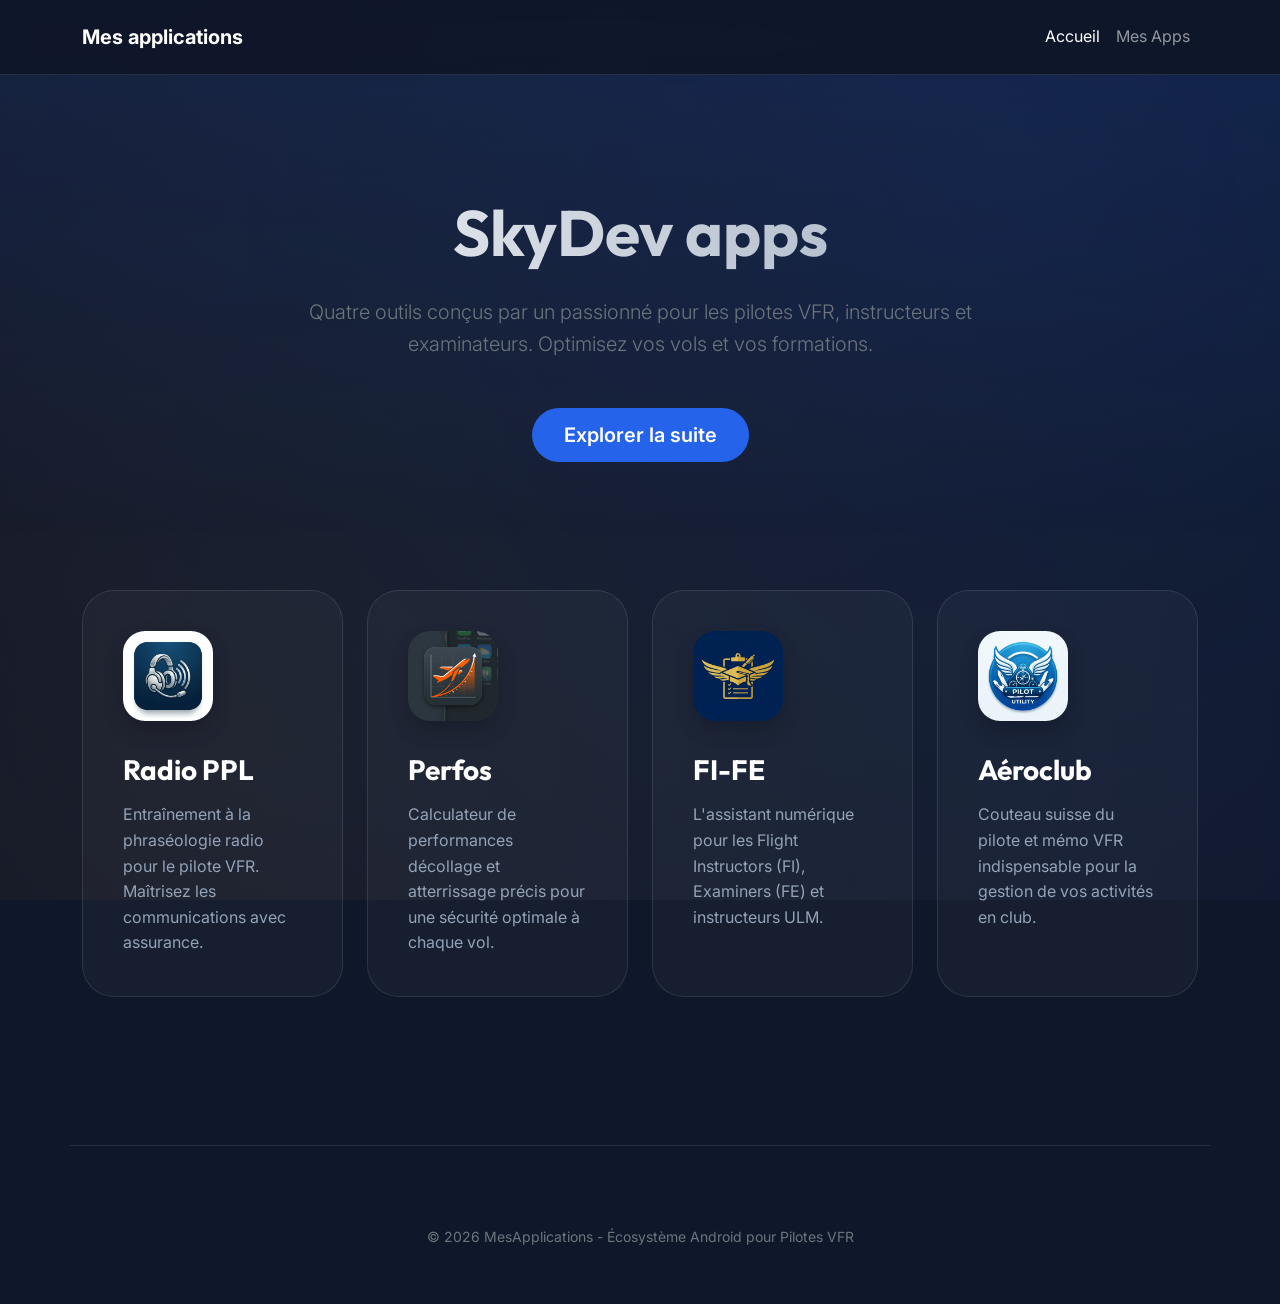
==== index.html @ 2317adc3 "maj titre" ====
<!DOCTYPE html>
<html lang="fr">

<head>
  <meta charset="UTF-8">
  <meta name="viewport" content="width=device-width, initial-scale=1.0">
  <title>Mes Applications Android - Aviation & Pilotage</title>
  <!-- Bootstrap 5 -->
  <link href="https://cdn.jsdelivr.net/npm/bootstrap@5.3.0/dist/css/bootstrap.min.css" rel="stylesheet">
  <!-- Fonts -->
  <link rel="preconnect" href="https://fonts.googleapis.com">
  <link rel="preconnect" href="https://fonts.gstatic.com" crossorigin>
  <link href="https://fonts.googleapis.com/css2?family=Inter:wght@400;500;600&family=Outfit:wght@700;800&display=swap"
    rel="stylesheet">
  <!-- Custom CSS -->
  <link rel="stylesheet" href="assets/css/style.css">
  <meta name="description"
    content="Découvrez mes applications Android dédiées aux pilotes VFR, instructeurs et passionnés d'aéronautique.">
</head>

<body>
  <div class="bg-decor"></div>

  <!-- Navbar -->
  <nav class="navbar navbar-expand-lg navbar-dark navbar-custom sticky-top">
    <div class="container">
      <a class="navbar-brand fw-bold" href="#">Mes applications</a>
      <button class="navbar-toggler" type="button" data-bs-toggle="collapse" data-bs-target="#navbarNav">
        <span class="navbar-toggler-icon"></span>
      </button>
      <div class="collapse navbar-collapse" id="navbarNav">
        <ul class="navbar-nav ms-auto">
          <li class="nav-item"><a class="nav-link active" href="#">Accueil</a></li>
          <li class="nav-item"><a class="nav-link" href="#applications">Mes Apps</a></li>
        </ul>
      </div>
    </div>
  </nav>

  <!-- Hero Section -->
  <header class="hero-gradient text-center">
    <div class="container">
      <h1 class="hero-title animate-up">SkyDev apps</h1>
      <p class="lead text-secondary mb-5 mx-auto animate-up delay-100" style="max-width: 700px;">
        Quatre outils conçus par un passionné pour les pilotes VFR, instructeurs et examinateurs.
        Optimisez vos vols et vos formations.
      </p>
      <div class="animate-up delay-200">
        <a href="#applications" class="btn btn-primary-custom btn-pill btn-lg">Explorer la suite</a>
      </div>
    </div>
  </header>

  <!-- Applications Section -->
  <section id="applications" class="py-5">
    <div class="container">
      <div class="row g-4 justify-content-center">
        <!-- Radio PPL -->
        <div class="col-md-6 col-lg-5 col-xl-3 animate-up delay-100">
          <a href="pages/radio-ppl.html" class="app-card">
            <div class="app-icon-wrapper">
              <img src="assets/img/radio_ppl.png" alt="Radio PPL" class="app-icon">
            </div>
            <h3>Radio PPL</h3>
            <p>Entraînement à la phraséologie radio pour le pilote VFR. Maîtrisez les communications avec assurance.</p>
          </a>
        </div>

        <!-- Perfos -->
        <div class="col-md-6 col-lg-5 col-xl-3 animate-up delay-200">
          <a href="pages/perfos.html" class="app-card">
            <div class="app-icon-wrapper">
              <img src="assets/img/perfos.png" alt="Perfos" class="app-icon">
            </div>
            <h3>Perfos</h3>
            <p>Calculateur de performances décollage et atterrissage précis pour une sécurité optimale à chaque vol.</p>
          </a>
        </div>

        <!-- FI-FE -->
        <div class="col-md-6 col-lg-5 col-xl-3 animate-up delay-300">
          <a href="pages/fi-fe.html" class="app-card">
            <div class="app-icon-wrapper">
              <img src="assets/img/fi_fe.png" alt="FI-FE" class="app-icon">
            </div>
            <h3>FI-FE</h3>
            <p>L'assistant numérique pour les Flight Instructors (FI), Examiners (FE) et instructeurs ULM.</p>
          </a>
        </div>

        <!-- Aéroclub -->
        <div class="col-md-6 col-lg-5 col-xl-3 animate-up delay-400">
          <a href="pages/aeroclub.html" class="app-card">
            <div class="app-icon-wrapper">
              <img src="assets/img/aeroclub.png" alt="Aéroclub" class="app-icon">
            </div>
            <h3>Aéroclub</h3>
            <p>Couteau suisse du pilote et mémo VFR indispensable pour la gestion de vos activités en club.</p>
          </a>
        </div>
      </div>
    </div>
  </section>

  <!-- Footer -->
  <footer class="footer container">
    <p class="text-secondary small">&copy; 2026 MesApplications - Écosystème Android pour Pilotes VFR</p>
  </footer>

  <!-- Bootstrap JS -->
  <script src="https://cdn.jsdelivr.net/npm/bootstrap@5.3.0/dist/js/bootstrap.bundle.min.js"></script>
</body>

</html>
---- assets/css/style.css ----
/* Modern Design System for MesApplications */
:root {
  --primary: #2563eb;
  --secondary: #64748b;
  --accent: #f59e0b;
  /* Amber/Orange for aviation alerts */
  --dark: #0f172a;
  --light: #f8fafc;
  --glass-bg: rgba(255, 255, 255, 0.03);
  --glass-border: rgba(255, 255, 255, 0.1);
  --font-heading: 'Outfit', sans-serif;
  --font-body: 'Inter', sans-serif;
}

body {
  background-color: var(--dark);
  color: var(--light);
  font-family: var(--font-body);
  line-height: 1.6;
  overflow-x: hidden;
}

h1,
h2,
h3,
h4 {
  font-family: var(--font-heading);
  font-weight: 700;
}

/* Background Decoration */
.bg-decor {
  position: fixed;
  top: 0;
  left: 0;
  width: 100%;
  height: 100%;
  z-index: -1;
  background: radial-gradient(circle at 80% 20%, rgba(37, 99, 235, 0.1), transparent),
    radial-gradient(circle at 20% 80%, rgba(245, 158, 11, 0.05), transparent);
}

/* Header & Hero */
.hero-gradient {
  padding: 120px 0 80px;
  background: linear-gradient(180deg, rgba(37, 99, 235, 0.1) 0%, transparent 100%);
}

.hero-title {
  font-size: 4rem;
  background: linear-gradient(to right, #fff, #94a3b8);
  -webkit-background-clip: text;
  -webkit-text-fill-color: transparent;
  margin-bottom: 1.5rem;
}

/* Card Styling */
.app-card {
  background: var(--glass-bg);
  backdrop-filter: blur(12px);
  border: 1px solid var(--glass-border);
  border-radius: 32px;
  padding: 2.5rem;
  transition: all 0.4s cubic-bezier(0.175, 0.885, 0.32, 1.275);
  height: 100%;
  text-decoration: none;
  display: block;
  position: relative;
  overflow: hidden;
}

.app-card::before {
  content: '';
  position: absolute;
  top: 0;
  left: 0;
  width: 100%;
  height: 100%;
  background: linear-gradient(45deg, transparent, rgba(255, 255, 255, 0.05), transparent);
  transform: translateX(-100%);
  transition: transform 0.6s;
}

.app-card:hover::before {
  transform: translateX(100%);
}

.app-card:hover {
  transform: translateY(-12px);
  border-color: var(--primary);
  box-shadow: 0 20px 40px rgba(0, 0, 0, 0.4), 0 0 20px rgba(37, 99, 235, 0.2);
}

.app-icon-wrapper {
  width: 90px;
  height: 90px;
  margin-bottom: 2rem;
  position: relative;
}

.app-icon {
  width: 100%;
  height: 100%;
  border-radius: 22px;
  object-fit: cover;
  box-shadow: 0 10px 20px rgba(0, 0, 0, 0.2);
}

.app-card h3 {
  color: #fff;
  margin-bottom: 1rem;
  font-size: 1.75rem;
}

.app-card p {
  color: #94a3b8;
  font-size: 1rem;
  margin-bottom: 0;
}

/* Buttons */
.btn-pill {
  border-radius: 50px;
  padding: 12px 32px;
  font-weight: 600;
  transition: all 0.3s;
}

.btn-primary-custom {
  background: var(--primary);
  border: none;
  color: white;
}

.btn-primary-custom:hover {
  background: #1d4ed8;
  transform: scale(1.05);
  box-shadow: 0 10px 20px rgba(37, 99, 235, 0.3);
}

/* Navbar */
.navbar-custom {
  background: rgba(15, 23, 42, 0.9);
  backdrop-filter: blur(10px);
  border-bottom: 1px solid var(--glass-border);
  padding: 1rem 0;
}

/* Footer */
.footer {
  padding: 80px 0 40px;
  border-top: 1px solid var(--glass-border);
  margin-top: 100px;
  text-align: center;
}

/* Animations */
@keyframes fadeInUp {
  from {
    opacity: 0;
    transform: translateY(30px);
  }

  to {
    opacity: 1;
    transform: translateY(0);
  }
}

.animate-up {
  animation: fadeInUp 0.8s ease-out forwards;
}

.delay-100 {
  animation-delay: 0.1s;
}

.delay-200 {
  animation-delay: 0.2s;
}

.delay-300 {
  animation-delay: 0.3s;
}

.delay-400 {
  animation-delay: 0.4s;
}
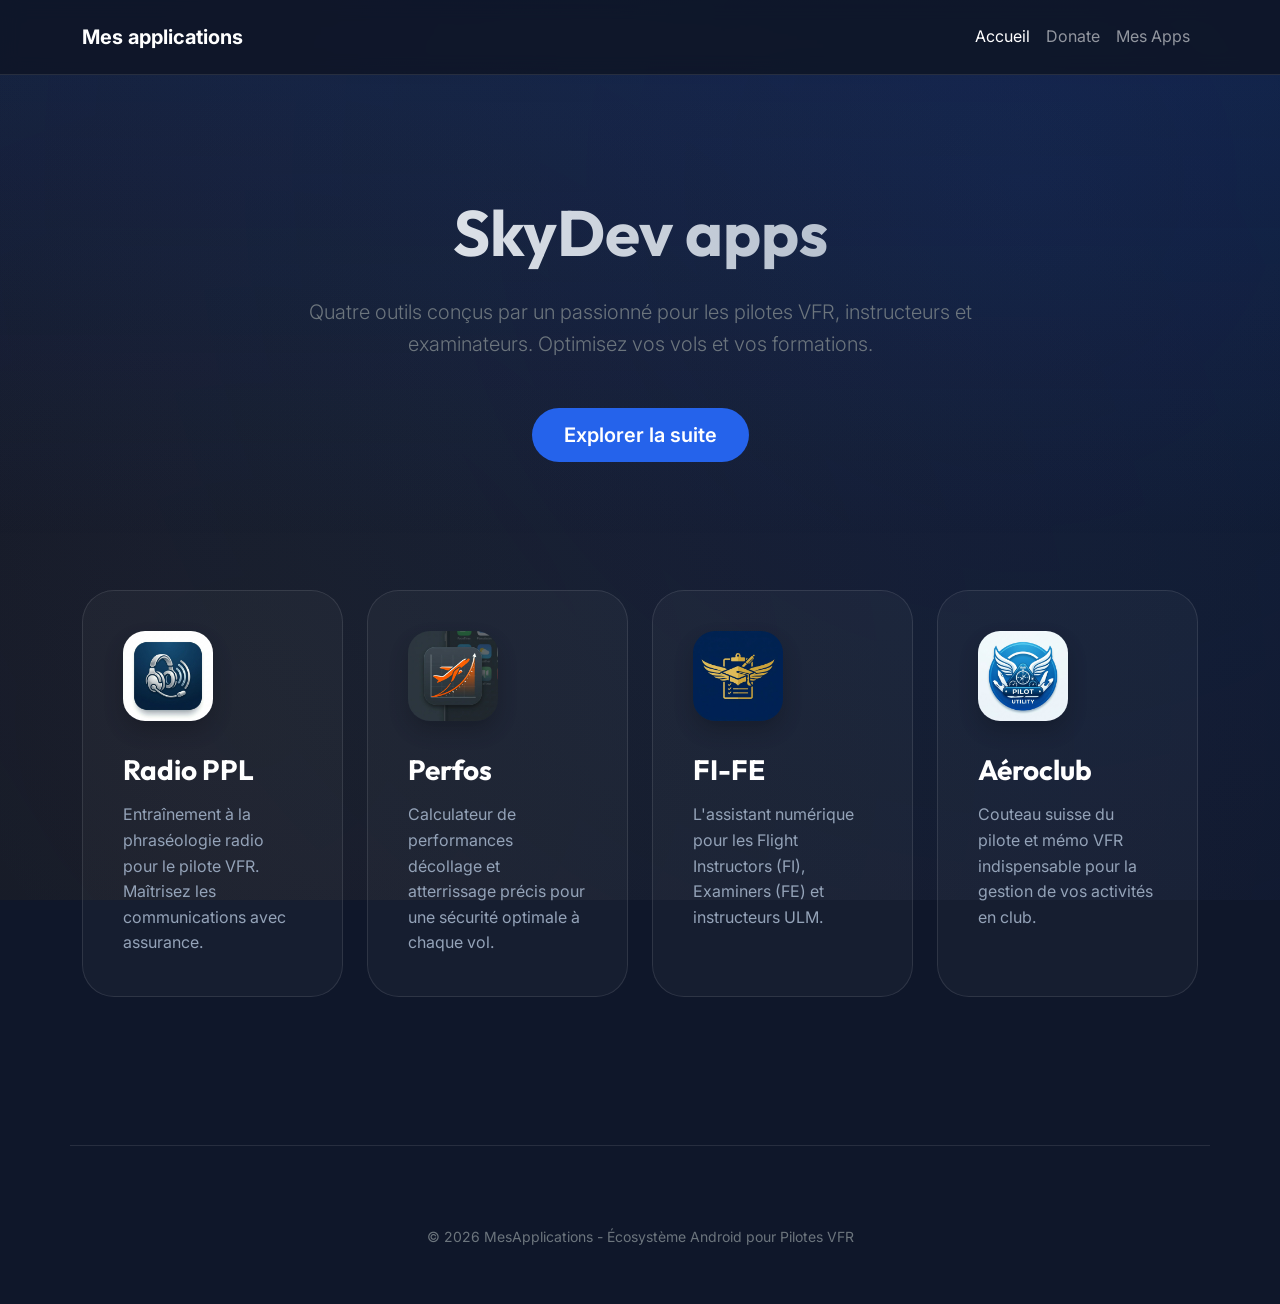
==== commit dc30db65: "maj donate" ====
--- a/index.html
+++ b/index.html
@@ -31,6 +31,7 @@
       <div class="collapse navbar-collapse" id="navbarNav">
         <ul class="navbar-nav ms-auto">
           <li class="nav-item"><a class="nav-link active" href="#">Accueil</a></li>
+          <li class="nav-item"><a class="nav-link" href="https://ko-fi.com/skydev_13" target="_blank">Donate</a></li>
           <li class="nav-item"><a class="nav-link" href="#applications">Mes Apps</a></li>
         </ul>
       </div>
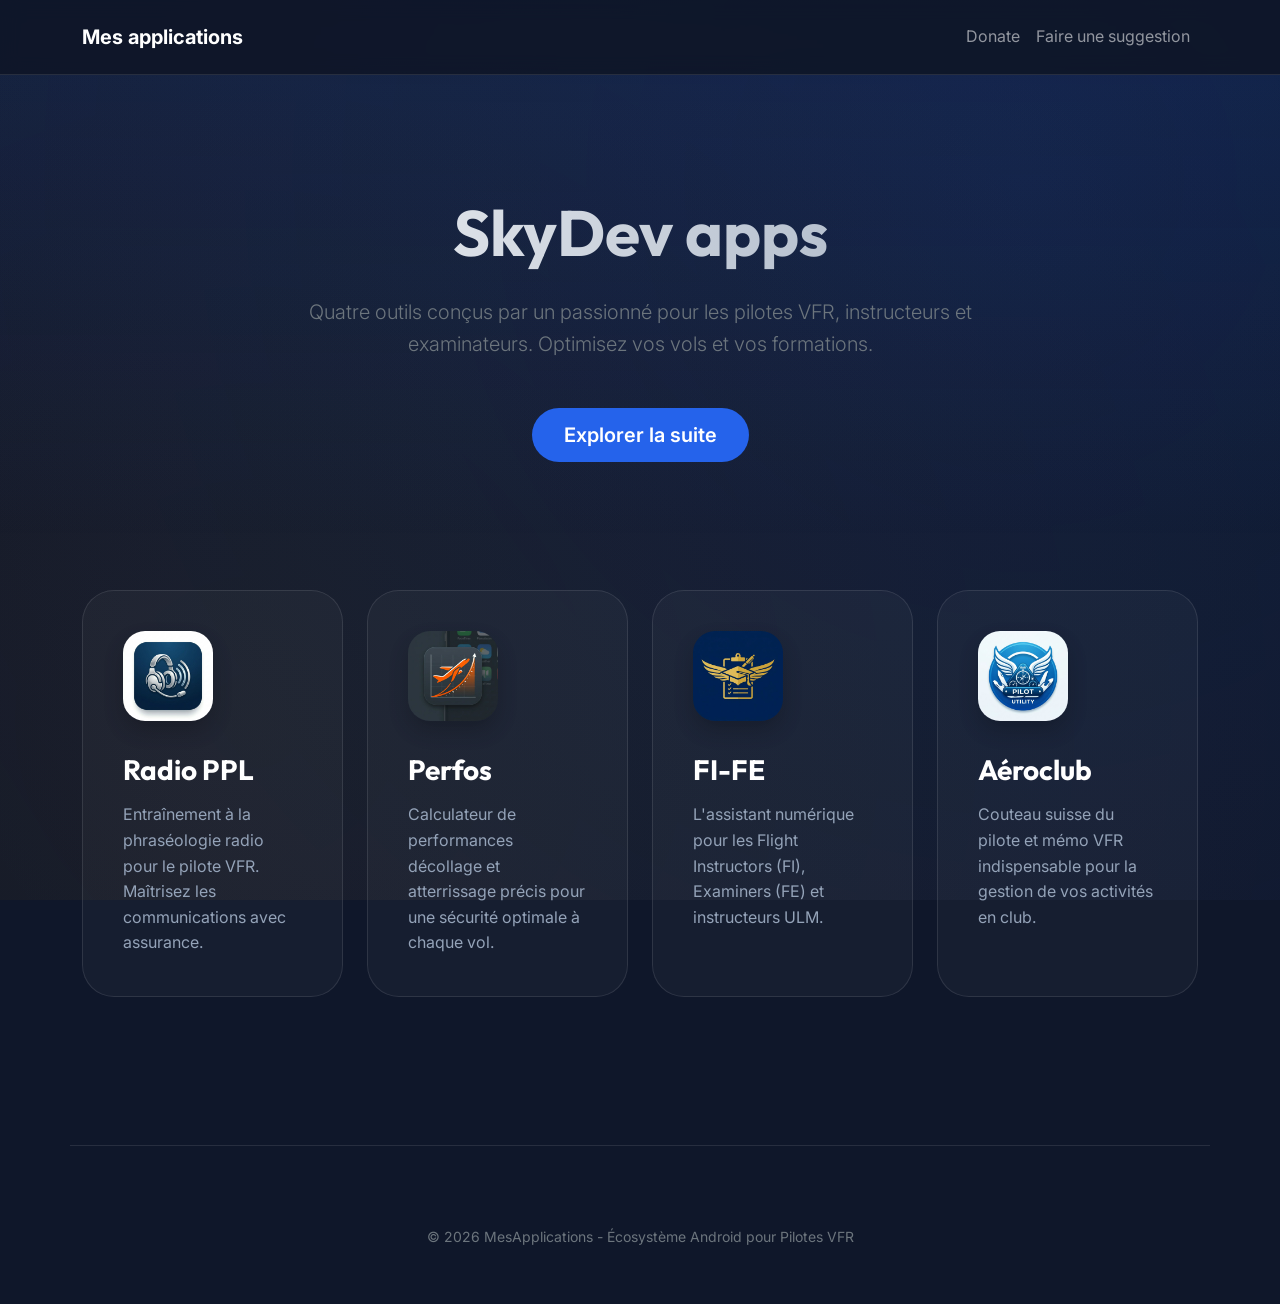
==== commit 5a03adc9: "ajout suggestion" ====
--- a/index.html
+++ b/index.html
@@ -30,9 +30,8 @@
       </button>
       <div class="collapse navbar-collapse" id="navbarNav">
         <ul class="navbar-nav ms-auto">
-          <li class="nav-item"><a class="nav-link active" href="#">Accueil</a></li>
           <li class="nav-item"><a class="nav-link" href="https://ko-fi.com/skydev_13" target="_blank">Donate</a></li>
-          <li class="nav-item"><a class="nav-link" href="#applications">Mes Apps</a></li>
+          <li class="nav-item"><a class="nav-link" href="pages/suggestions.html">Faire une suggestion</a></li>
         </ul>
       </div>
     </div>
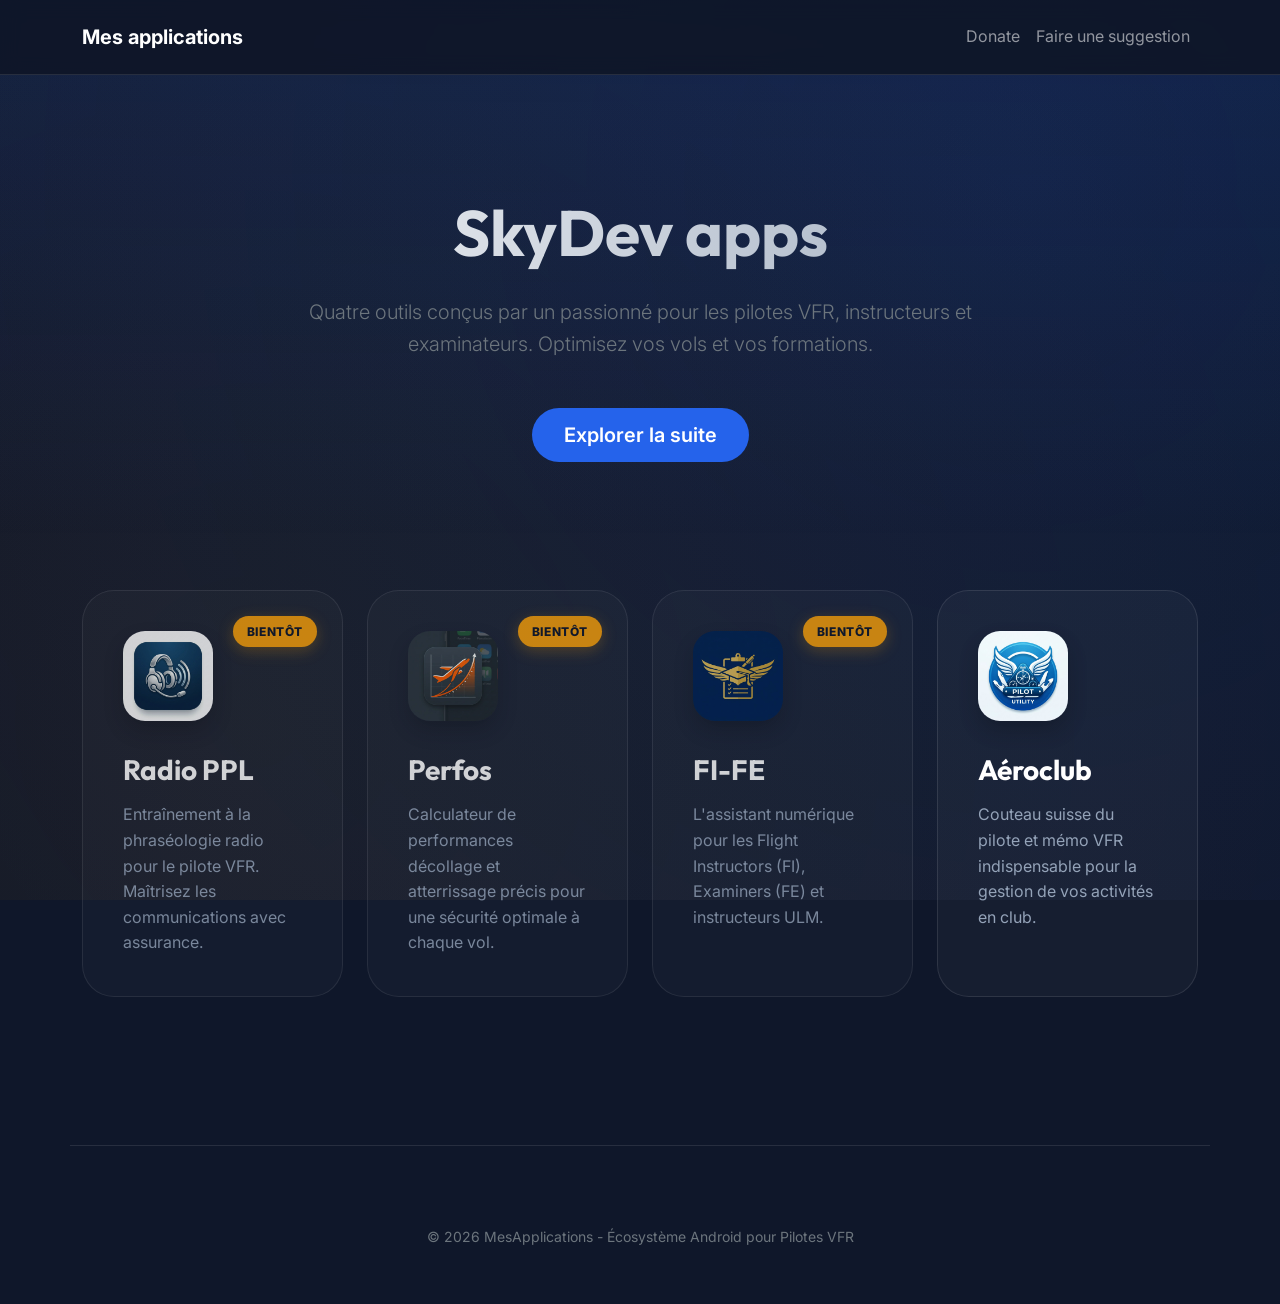
==== commit db9c8534: "maj" ====
--- a/index.html
+++ b/index.html
@@ -57,35 +57,38 @@
       <div class="row g-4 justify-content-center">
         <!-- Radio PPL -->
         <div class="col-md-6 col-lg-5 col-xl-3 animate-up delay-100">
-          <a href="pages/radio-ppl.html" class="app-card">
+          <div class="app-card disabled">
+            <span class="badge-soon">Bientôt</span>
             <div class="app-icon-wrapper">
               <img src="assets/img/radio_ppl.png" alt="Radio PPL" class="app-icon">
             </div>
             <h3>Radio PPL</h3>
             <p>Entraînement à la phraséologie radio pour le pilote VFR. Maîtrisez les communications avec assurance.</p>
-          </a>
+          </div>
         </div>
 
         <!-- Perfos -->
         <div class="col-md-6 col-lg-5 col-xl-3 animate-up delay-200">
-          <a href="pages/perfos.html" class="app-card">
+          <div class="app-card disabled">
+            <span class="badge-soon">Bientôt</span>
             <div class="app-icon-wrapper">
               <img src="assets/img/perfos.png" alt="Perfos" class="app-icon">
             </div>
             <h3>Perfos</h3>
             <p>Calculateur de performances décollage et atterrissage précis pour une sécurité optimale à chaque vol.</p>
-          </a>
+          </div>
         </div>
 
         <!-- FI-FE -->
         <div class="col-md-6 col-lg-5 col-xl-3 animate-up delay-300">
-          <a href="pages/fi-fe.html" class="app-card">
+          <div class="app-card disabled">
+            <span class="badge-soon">Bientôt</span>
             <div class="app-icon-wrapper">
               <img src="assets/img/fi_fe.png" alt="FI-FE" class="app-icon">
             </div>
             <h3>FI-FE</h3>
             <p>L'assistant numérique pour les Flight Instructors (FI), Examiners (FE) et instructeurs ULM.</p>
-          </a>
+          </div>
         </div>
 
         <!-- Aéroclub -->
--- a/assets/css/style.css
+++ b/assets/css/style.css
@@ -38,6 +38,25 @@
   z-index: -1;
   background: radial-gradient(circle at 80% 20%, rgba(37, 99, 235, 0.1), transparent),
     radial-gradient(circle at 20% 80%, rgba(245, 158, 11, 0.05), transparent);
+  background-size: cover;
+  background-position: center;
+  background-attachment: fixed;
+}
+
+.bg-aeroclub {
+  background-image: linear-gradient(rgba(15, 23, 42, 0.7), rgba(15, 23, 42, 0.7)), url('../img/13L.jpg') !important;
+}
+
+.bg-perfos {
+  background-image: linear-gradient(rgba(15, 23, 42, 0.7), rgba(15, 23, 42, 0.7)), url('../img/runway.jpg') !important;
+}
+
+.bg-fife {
+  background-image: linear-gradient(rgba(15, 23, 42, 0.7), rgba(15, 23, 42, 0.7)), url('../img/humour.jpg') !important;
+}
+
+.bg-radio {
+  background-image: linear-gradient(rgba(15, 23, 42, 0.7), rgba(15, 23, 42, 0.7)), url('../img/radio.jpg') !important;
 }
 
 /* Header & Hero */
@@ -50,6 +69,7 @@
   font-size: 4rem;
   background: linear-gradient(to right, #fff, #94a3b8);
   -webkit-background-clip: text;
+  background-clip: text;
   -webkit-text-fill-color: transparent;
   margin-bottom: 1.5rem;
 }
@@ -91,6 +111,18 @@
   box-shadow: 0 20px 40px rgba(0, 0, 0, 0.4), 0 0 20px rgba(37, 99, 235, 0.2);
 }
 
+.app-card.disabled {
+  cursor: default;
+  pointer-events: none;
+  opacity: 0.8;
+}
+
+.app-card.disabled:hover {
+  transform: none;
+  border-color: var(--glass-border);
+  box-shadow: none;
+}
+
 .app-icon-wrapper {
   width: 90px;
   height: 90px;
@@ -116,6 +148,22 @@
   color: #94a3b8;
   font-size: 1rem;
   margin-bottom: 0;
+}
+
+.badge-soon {
+  position: absolute;
+  top: 25px;
+  right: 25px;
+  background: var(--accent);
+  color: var(--dark);
+  font-size: 0.75rem;
+  font-weight: 800;
+  padding: 6px 14px;
+  border-radius: 50px;
+  text-transform: uppercase;
+  letter-spacing: 0.05em;
+  box-shadow: 0 4px 15px rgba(245, 158, 11, 0.3);
+  z-index: 5;
 }
 
 /* Buttons */
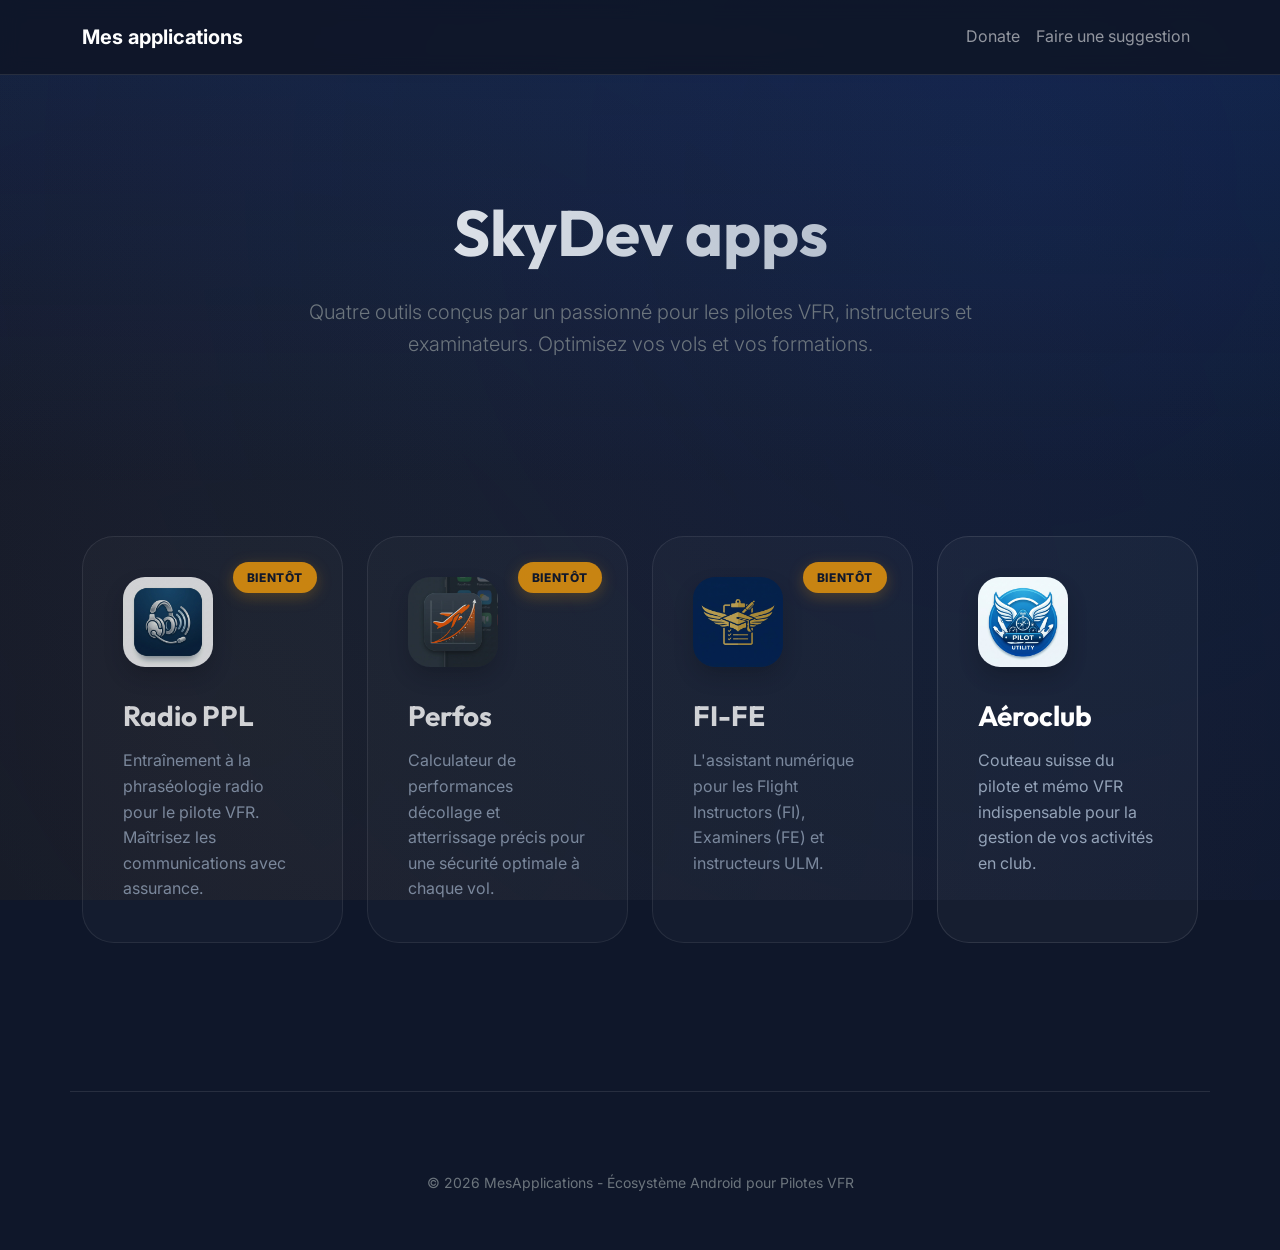
==== commit 1855c071: "release" ====
--- a/index.html
+++ b/index.html
@@ -45,9 +45,11 @@
         Quatre outils conçus par un passionné pour les pilotes VFR, instructeurs et examinateurs.
         Optimisez vos vols et vos formations.
       </p>
+      <!-- Bouton pour aller directement à la liste des applications
       <div class="animate-up delay-200">
         <a href="#applications" class="btn btn-primary-custom btn-pill btn-lg">Explorer la suite</a>
       </div>
+      -->
     </div>
   </header>
 
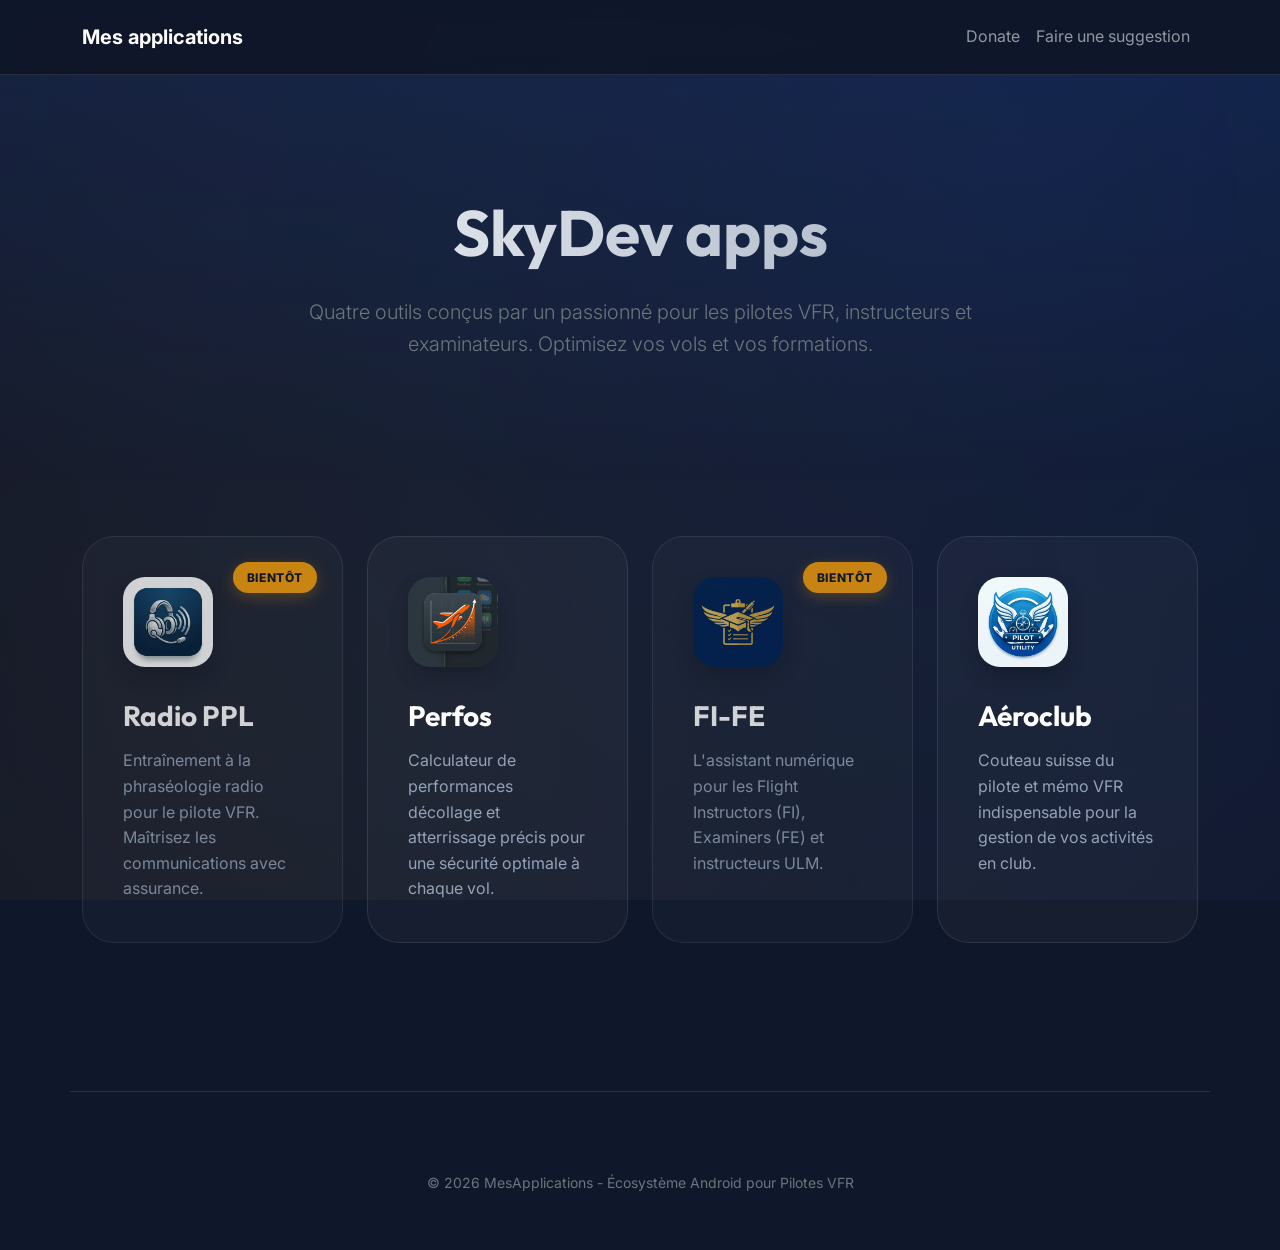
==== commit 2b1d6b22: "maj" ====
--- a/index.html
+++ b/index.html
@@ -71,14 +71,13 @@
 
         <!-- Perfos -->
         <div class="col-md-6 col-lg-5 col-xl-3 animate-up delay-200">
-          <div class="app-card disabled">
-            <span class="badge-soon">Bientôt</span>
+          <a href="pages/perfos.html" class="app-card">
             <div class="app-icon-wrapper">
               <img src="assets/img/perfos.png" alt="Perfos" class="app-icon">
             </div>
             <h3>Perfos</h3>
             <p>Calculateur de performances décollage et atterrissage précis pour une sécurité optimale à chaque vol.</p>
-          </div>
+          </a>
         </div>
 
         <!-- FI-FE -->
@@ -114,6 +113,10 @@
 
   <!-- Bootstrap JS -->
   <script src="https://cdn.jsdelivr.net/npm/bootstrap@5.3.0/dist/js/bootstrap.bundle.min.js"></script>
+
+  <!-- GoatCounter -->
+  <script data-goatcounter="https://skydev.goatcounter.com/count" async src="//gc.zgo.at/count.js"></script>
+
 </body>
 
 </html>
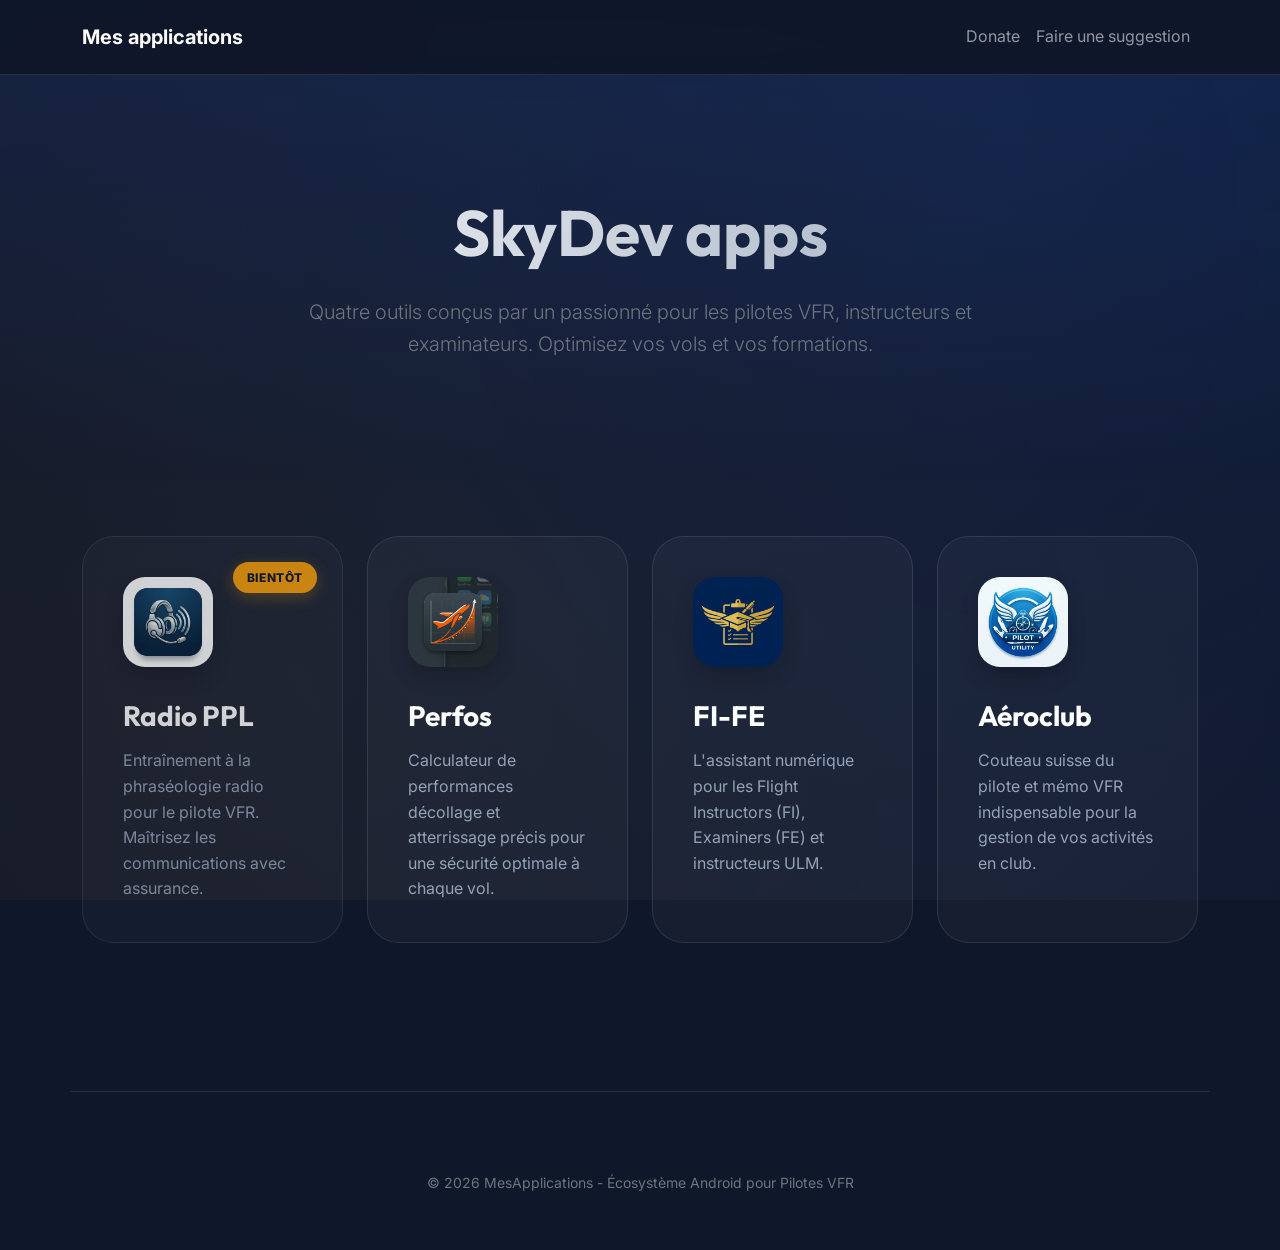
==== commit 67cd28ad: "maj" ====
--- a/index.html
+++ b/index.html
@@ -82,14 +82,13 @@
 
         <!-- FI-FE -->
         <div class="col-md-6 col-lg-5 col-xl-3 animate-up delay-300">
-          <div class="app-card disabled">
-            <span class="badge-soon">Bientôt</span>
+          <a href="pages/fi-fe.html" class="app-card">
             <div class="app-icon-wrapper">
               <img src="assets/img/fi_fe.png" alt="FI-FE" class="app-icon">
             </div>
             <h3>FI-FE</h3>
             <p>L'assistant numérique pour les Flight Instructors (FI), Examiners (FE) et instructeurs ULM.</p>
-          </div>
+          </a>
         </div>
 
         <!-- Aéroclub -->
